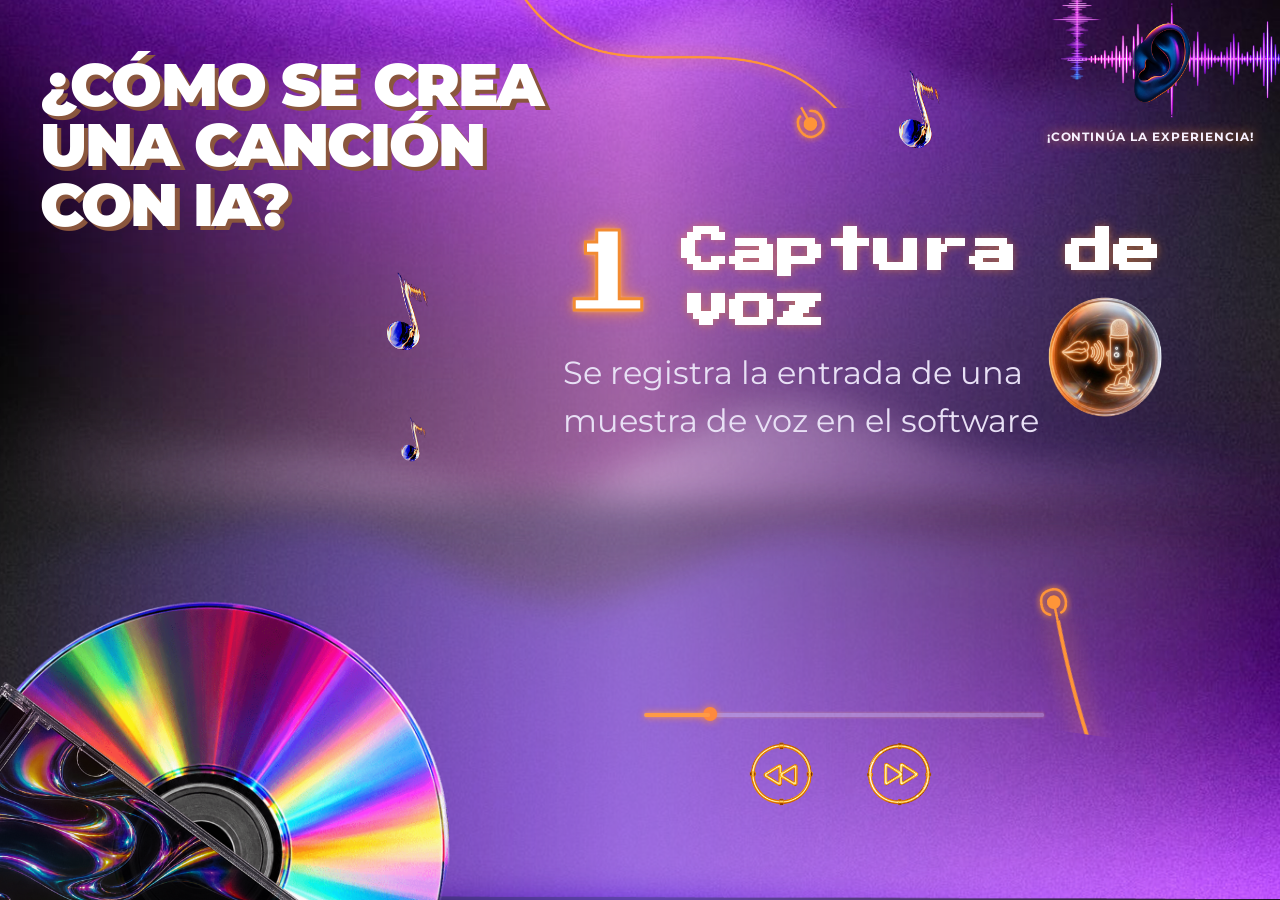
==== nucleo1.html @ 441c14db "Update nucleo1.html" ====
<!DOCTYPE html>
<html lang="es">
<head>
<meta charset="UTF-8">
<meta name="viewport" content="width=device-width, initial-scale=1.0">
<title>¿Cómo se crea una canción con IA?</title>
<link rel="preconnect" href="https://fonts.googleapis.com">
<link rel="preconnect" href="https://fonts.gstatic.com" crossorigin>
<link href="https://fonts.googleapis.com/css2?family=Jersey+10&family=Montserrat:wght@400;700;900&family=Press+Start+2P&display=swap" rel="stylesheet">
<link rel="stylesheet" href="estilonu.css">

</head>
<body>

<canvas id="aurora" aria-hidden="true"></canvas>

<main class="escena">

  <!-- CD + caja de fondo: decorativo, no se toca entre estados -->
  <div class="cd-wrap">
    <img class="caja" src="imagenes/cajacdcompleta.png" alt="">
    <img class="disco" src="imagenes/cdcompleto.png" alt="">
  </div>


  <!-- Cables decorativos -->
  <img class="cable cable-top" src="imagenes/cableportada.png" alt="">
  <div class="cable-line cable-bottom">
    <img src="imagenes/cable22.png" alt="">
    <img class="cable-line-button" src="imagenes/piquito.png" alt="">
  </div>
  <img class="cable-line-button-copy" src="imagenes/piquito.png" alt="">

  <!-- Decoración musical fija -->
   <div class="notas-musicales"> 
  <img class="nota-musical nota-musical-top" src="imagenes/notamsucial.png" alt="">
  <img class="nota-musical nota-musical-left nota-musical-left-one" src="imagenes/notamusical2.png" alt="">
  <img class="nota-musical nota-musical-left nota-musical-left-two" src="imagenes/notamsucial.png" alt="">
  <a href="nucleo2.html" aria-label="Ir al núcleo 2" class="onda-enlace onda-enlace-principal">
    <img class="oreja-enlace" src="imagenes/orejaentera.png" alt="Ir al núcleo 2">
    <span class="texto-oreja">¡Continúa la experiencia!</span>
  </a>
  <img class="onda-musical" src="imagenes/lineasonidoinicio.png" alt="">
  <img class="onda-musical onda-musical-copy" src="imagenes/lineasonidoinicio.png" alt="">
  </div>

  <div class="icono-wrap">
    <div class="icono" id="icono">
      <img src="imagenes/bocamicro.png" alt="Icono del estado actual">
    </div>
  </div>

  <h1>¿Cómo se crea <br>una canción <br>con IA?</h1>

  <!-- ====== ÚNICO BLOQUE QUE CAMBIA ENTRE ESTADOS ====== -->
  <div class="content">
    <div class="row">
      <div class="numero" id="numero">1</div>
      <div class="titulo" id="titulo">Captura de voz</div>
    </div>
    <div class="frase" id="frase">Se registra la entrada de una muestra de voz en el software</div>
  </div>
  
  <div class="controls">
    <div class="bar" id="bar">
      <div class="bar-dot" id="barDot"></div>
    </div>
    <div class="buttons">
      <button id="prev" aria-label="Anterior"><img src="imagenes/atras.png" alt="Anterior"></button>
      <button id="next" aria-label="Siguiente"><img src="imagenes/adelatne.png" alt="Siguiente"></button>
    </div>
  </div>

</main>

<script>
  // Para agregar/editar pasos: solo tocá numero, titulo, frase e icono si querés
  // que el círculo de arriba cambie de ícono en ese paso). El resto del diseño
  // (CD, título, cables, controles) es fijo y no se toca.
 const estados = [
  {
    numero: 1,
    titulo: "Captura de voz",
    frase: "Se registra la entrada de una muestra de voz en el software",
    icono: "imagenes/bocamicro.png",
    musica: "musica/1- Captura de voz.wav"
  },

  {
    numero: 2,
    titulo: "Prompt",
    frase: "Se indican características musicales concretas para orientar el resultado",
    icono: "imagenes/ia.png",
    musica: "musica/2- Prompt.wav"
  },

  {
    numero: 3,
    titulo: "Modelo de voz",
    frase: "Crea un modelo de voz original utilizando tecnicas de procesamiento de aprendizaje automatico",
    icono: "imagenes/voz.png",
    musica: "musica/3- Modelo de voz.wav"
  },

  {
    numero: 4,
    titulo: "Capacitación de la IA",
    frase: "Los sistemas de IA analizan grandes cantidades de música para identificar patrones, estructuras y características sonoras.",
    icono: "imagenes/iacabeza.png",
    musica: "musica/4- Capacitacion de la IA.wav"
  },

  {
    numero: 5,
    titulo: "Generación de Voz",
    frase: "Se produce una señal de voz alterada. Se le puede ajustar generalmente el tono, velocidad y entonación.",
    icono: "imagenes/micro.png",
    musica: "musica/5-Generación de voz.wav"
  },

  {
    numero: 6,
    titulo: "Resultado final",
    frase: "Los elementos elegidos se organizan y producen hasta obtener una versión final. A veces la IA se utiliza en la letra, melodía e instrumentos.",
    icono: "imagenes/musicaglobo.png",
    musica: "musica/6- Resultado final.mp3"
  }
];
  let indice = 0;

  const numeroEl = document.getElementById("numero");
  const tituloEl = document.getElementById("titulo");
  const fraseEl = document.getElementById("frase");
  const iconoEl = document.getElementById("icono");
  const barEl = document.getElementById("bar");

  const audioEstado = new Audio();

audioEstado.volume = 0.5;

function pintarEstado() {

  const e = estados[indice];

  numeroEl.textContent = e.numero;
  tituloEl.textContent = e.titulo;
  fraseEl.textContent = e.frase;

  const imagenIconoEl = iconoEl.querySelector("img");
  imagenIconoEl.src = e.icono;

  imagenIconoEl.classList.toggle(
    "icono-micro",
    e.icono === "imagenes/micro.png"
  );

  const progreso = ((indice + 1) / estados.length) * 100;

  barEl.style.setProperty(
    "--progress",
    progreso + "%"
  );


  // -------------------------
  // MÚSICA DE CADA ESTADO
  // -------------------------

  audioEstado.pause();

  audioEstado.src = e.musica;

  audioEstado.currentTime = 0;

  audioEstado.play();
}

  const disco = document.querySelector('.disco');
  // const audioRebobinar = new Audio('musica/rebobinar.wav');
  // audioRebobinar.volume = 0.5;
  let gradosDisco = 0;

  function girarDisco(direccion = 1) {
    gradosDisco += direccion * 60;
    disco.style.transform = `rotate(${gradosDisco}deg)`;
    // audioRebobinar.pause();
    // audioRebobinar.currentTime = 0;
    // audioRebobinar.play();
  }

  document.getElementById("next").addEventListener("click", () => {
    indice = (indice + 1) % estados.length;
    pintarEstado();
    girarDisco(1);
  });

  document.getElementById("prev").addEventListener("click", () => {
    indice = (indice - 1 + estados.length) % estados.length;
    pintarEstado();
    girarDisco(-1);
  });

  document.getElementById("play").addEventListener("click", () => {
    indice = (indice + 1) % estados.length;
    pintarEstado();
    girarDisco(1);
  });

  pintarEstado();
</script>

<script>
  const canvas = document.querySelector('#aurora');
  const context = canvas.getContext('2d');
  const colorStops = ['#5227FF', '#B497CF', '#FF9FFC'];
  const speed = 0.0022;

  function resizeCanvas() {
    const pixelRatio = Math.min(window.devicePixelRatio || 1, 2);
    canvas.width = window.innerWidth * pixelRatio;
    canvas.height = window.innerHeight * pixelRatio;
    canvas.style.width = `${window.innerWidth}px`;
    canvas.style.height = `${window.innerHeight}px`;
    context.setTransform(pixelRatio, 0, 0, pixelRatio, 0, 0);
  }

  function drawAurora(time) {
    const width = window.innerWidth;
    const height = window.innerHeight;
    context.clearRect(0, 0, width, height);
    context.save();
    context.globalCompositeOperation = 'screen';
    context.filter = 'blur(18px)';

    for (let layer = 0; layer < 3; layer += 1) {
      const gradient = context.createLinearGradient(0, 0, width, 0);
      gradient.addColorStop(0, `${colorStops[layer]}00`);
      gradient.addColorStop(0.5, `${colorStops[layer]}b8`);
      gradient.addColorStop(1, `${colorStops[(layer + 1) % 3]}00`);
      context.fillStyle = gradient;
      context.beginPath();

      const verticalMovement = Math.sin(time * 0.00022 + layer * 1.8) * height * 0.34;
      const auraCenter = height * 0.5 + verticalMovement;
      context.moveTo(0, auraCenter - height * 0.16 + layer * 24);

      for (let x = 0; x <= width; x += 12) {
        const wave = Math.sin(x * 0.008 - time * speed + layer) * 34;
        const secondWave = Math.sin(x * 0.015 - time * speed * 1.4) * 18;
        context.lineTo(x, auraCenter - height * 0.16 + layer * 24 + wave + secondWave);
      }

      context.lineTo(width, auraCenter + height * 0.34 + layer * 24);
      context.lineTo(0, auraCenter + height * 0.34 + layer * 24);
      context.closePath();
      context.fill();
    }

    context.restore();
    requestAnimationFrame(drawAurora);
  }

  window.addEventListener('resize', resizeCanvas);
  resizeCanvas();
  requestAnimationFrame(drawAurora);
</script>

</body>
</html>
---- estilonu.css ----
* { box-sizing: border-box; }
  body {
    margin: 0;
    font-family: 'Montserrat', sans-serif;
    background: #08070c url("imagenes/fondo.png") center / cover no-repeat fixed;
    min-height: 100vh;
    overflow: hidden;
    display: flex;
    align-items: center;
    justify-content: center;
    padding: 0;
    overflow-x: hidden;
    overflow-y: auto;
    display: block;
  }

  #aurora {
    position: fixed;
    inset: 0;
    z-index: 0;
    width: 100%;
    height: 100%;
    pointer-events: none;
    opacity: 0.82;
  }

  .escena {
    width: 100vw;
    max-width: none;
    height: 100vh;
    aspect-ratio: auto;
    background: transparent;
    border-radius: 0;
    position: relative;
    z-index: 1;
    overflow: hidden;
    color: #fff;
    padding: 30px; /* espacio interior: aumenta para separar el contenido de los bordes */
    box-shadow: none;
  }

  /* ---------- Título ---------- */
  h1 {
    position: relative;
    z-index: 1;
    font-size: 60px; /* cambia el tamaño del título: más grande o más pequeño */
    font-weight: 900;
    line-height: 1;
    margin: 0; /* separa el título de otros elementos: usa margin-top para bajarlo */
    letter-spacing: -0.03em;
    text-shadow: 0.07em 0.07em 0 #8a563d;
    max-width: none; /* evita que el título se parta en varias líneas */
    white-space: nowrap; /* conserva cada línea tal como está escrita en el HTML */
    text-transform: uppercase;
    transform: translate(10px, 25px); /* translateX mueve izquierda/derecha; translateY sube/baja */
  }

  /* ---------- CD + caja (fondo, no cambia entre estados) ---------- */
  .cd-wrap {
    position: absolute;
    z-index: 0;
    left: -120px; /* mueve izquierda/derecha: negativo = izquierda, positivo = derecha */
    bottom: -120px;   /* sube/baja: aumenta bottom para subirlo, disminúyelo para bajarlo */
    width: 600px; /* agranda/reduce el ancho */
    height: 600px; /* agranda/reduce el alto */
    pointer-events: none;
  }
  .cd-wrap .caja {
    position: absolute;
    z-index: 2;
    top: 230px;  /* más grande = más abajo; más pequeño = más arriba */
    left: -180px;  /* más grande = más a la derecha; más negativo = izquierda */
    width: 750px; /* cambia el tamaño de la caja */
    opacity: 0.95;
  }
  .cd-wrap .disco {
    position: absolute;
    z-index: 1;
    left: 50px;    /* más grande = más a la derecha; más pequeño = izquierda */
    bottom:-150px;  /* más grande = más arriba; más negativo = más abajo */
    width: 560px; /* cambia el tamaño del disco */
    transform-origin: center;
    transition: transform 1.4s ease-in-out;
  }
  /* ---------- Cables decorativos (imagen cable2.png) ---------- */
  .cable {
    position: absolute;
    z-index: 1;
    pointer-events: none;
  }
  .cable-top {
    width: 500px; /* cambia el tamaño */
    top: -140px; /* positivo = baja; negativo = sube */
    left: 35vw; /* aumenta para mover a la derecha; disminuye para mover a la izquierda */
  }
  .cable-bottom {
    position: absolute;
    z-index: 1;
    left: 80vw; /* aumenta para mover a la derecha; disminuye para mover a la izquierda */
    top: 560px; /* aumenta para bajar; disminuye para subir */
    width: 300px; /* cambia el ancho */
    height: 220px; /* cambia el alto */
    pointer-events: none;
    transform: rotate(8deg);
  }
  .cable-bottom > img:first-child {
    position: absolute;
    top: 50px;
    left: 0;
    width: 950px;
    height: auto;
  }
  .cable-line-button {
    position: absolute;
    top: 35px;
    left: -3px;
    /* PROPORCIONES DE LA IMAGEN: cambia solo width para agrandarla o reducirla */
    width: 50px;
    height: auto; /* mantiene la proporción original */
  }
  .cable-line-button-copy {
    position: absolute;
    top: 88px;
    left: calc(48vw + 170px);
    /* PROPORCIONES DE LA SEGUNDA IMAGEN: puedes cambiarla por separado */
    width: 50px;
    height: auto;
    transform: rotate(171deg); /* cambia 90deg por el ángulo que quieras */
  }
  .nota-musical,
  .onda-musical {
    position: absolute;
    z-index: 1;
    pointer-events: none;
  }
  .onda-enlace {
    position: absolute;
    z-index: 2;
    display: block;
    pointer-events: auto;
    top: 5px;
    left: 85vw;
    text-decoration: none;
  }
  .onda-enlace-principal {
    top: 0; /* mantiene la oreja en la posición original de la decoración */
  }
    .oreja-enlace {
      position: absolute;
      z-index: 3;
      width: 105px;
      height: auto;
      left: 50%;
      top: 0; /* la oreja tiene su propio enlace y queda visible arriba de la onda */
      transform: translateX(18%);
      cursor: pointer;
      transition: filter 0.3s ease, transform 0.3s ease;
    }
    .oreja-enlace:hover {
      filter:
        drop-shadow(0 0 4px #ff7a3d)
        drop-shadow(0 0 10px #ff3d81)
        drop-shadow(0 0 20px #8b5cff);
      transform: translateX(18%) scale(1.05);
    }
    .texto-oreja {
      position: absolute;
      z-index: 3;
      left: 50%;
      top: calc(100% + 130px);
      transform: translateX(-20%);
      color: #f7f1ff;
      font-size: 12px;
      font-weight: 700;
      letter-spacing: 0.08em;
      text-transform: uppercase;
      text-align: center;
      line-height: 1.2;
      text-shadow: 0 0 12px rgba(255, 154, 69, 0.8);
      width: max-content;
      white-space: nowrap;
    }
  .onda-enlace-copy {
    left: 80vw;
    top: 2px; /* baja 2px la onda que queda detrás de la oreja */
  }
  .nota-musical {
    transform-origin: center bottom;
    animation: nota-baila 2.4s ease-in-out infinite;
  }
  .nota-musical-top {
    top: 50px; /* aumenta para bajar; disminuye para subir */
    left: 68vw; /* aumenta para mover a la derecha; disminuye para mover a la izquierda */
    width: 100px; /* cambia el tamaño */
    animation-delay: -0.8s;
  }
  .nota-musical-left-one {
    top: 45vh;
    left: 30vw;
    width: 60px;
    transform: scaleX(-1);
    animation-name: nota-baila-invertida;
    animation-delay: -1.5s;
  }
  .nota-musical-left-two {
    top: 28vh;
    left: 28vw;
    width: 100px;
    animation-delay: -0.3s;
  }

  @keyframes nota-baila {
    0%, 100% { transform: rotate(-7deg); }
    50% { transform: rotate(7deg); }
  }
  @keyframes nota-baila-invertida {
    0%, 100% { transform: scaleX(-1) rotate(-7deg); }
    50% { transform: scaleX(-1) rotate(7deg); }
  }

  .onda-musical {
    position: absolute;
    display: block;
    width: 255px;
    top: 0;
    left: 83vw;
  }
  .onda-musical-copy {
    top: 2px;
    left: 80vw;
    width: 105px;
    transform: rotate(90deg);
    transform-origin: center;
  }

  /* ---------- Ícono superior derecho ---------- */
  .icono-wrap {
    position: absolute;
    z-index: 2;
    right: 0; /* aumenta para mover a la izquierda; disminuye para mover a la derecha */
    top: 20vh; /* aumenta para bajar; disminuye para subir */
  }
  .icono {
    width: 350px; /* cambia el ancho del contenedor */
    height: 350px; /* cambia el alto del contenedor */
    display: flex;
    align-items: center;
    justify-content: center;
  }
  .icono img {
    width: 70%; /* aumenta para agrandar la imagen */
    height: 70%; /* aumenta para agrandar la imagen */
    object-fit: contain;
  }
  .icono img.icono-micro {
    width: 55%;
    height: 55%;
  }

  /* ---------- Contenido central (cambia por estado) ---------- */
  .content {
    position: absolute;
    z-index: 2;
    right: auto;
    left: 44vw; /* aumenta para mover a la derecha; disminuye para mover a la izquierda */
    top: 25vh; /* aumenta para bajar; disminuye para subir */
    width: min(48vw, 600px); /* cambia el ancho del bloque de contenido */
  }
  .row {
    display: flex;
    align-items: flex-start;
    gap: 28px; /* separación fija entre el número y el título */
    margin-bottom: 14px;
  }
  .numero {
    font-family: 'Press Start 2P', monospace;
    font-size: 90px; /* mismo tamaño de letra que los títulos */
    font-weight: 400;
    color: #fff;
    -webkit-text-stroke: 3px #f28b32;
    text-shadow:
      0 0 3px #fff,
      0 0 9px #ff9a45,
      0 0 18px rgba(255, 138, 61, 0.9);
    line-height: 1.15;
    flex: 0 0 90px; /* reserva el mismo espacio para todos los números */
    min-width: 90px;
  }
  .titulo {
    font-family:  'Press Start 2P', monospace;
    font-weight: 600;
    font-size: 48px; /* cambia el tamaño del título */
    line-height: 1.15;
    text-shadow: 0 0 10px rgba(255,150,50,0.5);
    padding-top: 0;
    flex: 1;
    min-width: 0;
  }
  .frase {
    font-family: 'Montserrat', sans-serif;
    font-weight: 400;
    font-size: 32px; /* cambia el tamaño de la frase */
    line-height: 1.5;
    color: #e8e0f5;
    max-width: 100%;
  }

  /* ---------- Controles inferiores (imágenes) ---------- */
  .controls {
    position: absolute;
    z-index: 2;
    left: 100px; /* mueve el bloque desde la izquierda */
    right: 50px; /* cambia la distancia desde la derecha */
    bottom: auto;
    top: 75vh; /* aumenta para bajar los controles; disminuye para subirlos */
    transform: translateX(12vw); /* positivo = derecha; negativo = izquierda */
  }
  
  .bar {
    width: 400px; /* cambia el ancho de la barra */
    height: 40px; /* cambia el alto de la barra */
    margin-left: auto;
    margin-right: auto;
    margin-bottom: 16px;
    position: relative;
    transform: translateX(2vw); /* positivo = derecha; negativo = izquierda */
  }
  .bar::before,
  .bar::after {
    content: "";
    position: absolute;
    top: 100%;
    left: 0;
    height: 4px;
    border-radius: 999px;
    transform: translateY(-50%);
  }
  .bar::before {
    width: 100%;
    background: rgba(255, 255, 255, 0.28);
    box-shadow: 0 0 3px rgba(255, 190, 100, 0.45);
  }
  .bar::after {
    width: var(--progress, 16.6%);
    background: #ff9a45;
    box-shadow: 0 0 7px rgba(255, 138, 61, 0.9);
    transition: width 0.3s;
  }
  .bar-dot {
    position: absolute;
    top: 98%;
    left: clamp(7px, var(--progress, 16.6%), calc(100% - 7px));
    transform: translate(-50%, -50%);
    width: 14px;
    height: 14px;
    border-radius: 50%;
    background: #ff8a3d;
    box-shadow: 0 0 8px rgba(255,138,61,0.9);
    transition: left 0.3s;
  }
  .buttons {
    display: flex;
    align-items: center;
    justify-content: center;
    gap: 30px;
    transform: translateX(2vw);
  }
  .buttons button {
    background: none;
    border: none;
    padding: 0;
    cursor: pointer;
    display: flex;
    align-items: center;
  }
  /*boton costados de play*/
  .buttons img {
    height: 90px; /* cambia el tamaño de los botones */
    width: auto;
    transition: filter 0.2s ease, transform 0.2s ease;
  }
  .buttons img:hover,
  .buttons .play img:hover {
    filter: brightness(1.2) saturate(1.5) sepia(0.5) hue-rotate(-18deg);
    transform: scale(1.05);
  }
  /*boton play*/
  .buttons .play img {
    height: 90px;
    width: auto;
  }

  @media (min-width: 761px) and (max-width: 1180px) {
    .escena {
      padding: 24px;
    }

    h1 {
      font-size: clamp(38px, 5vw, 56px);
      white-space: normal;
      max-width: 42vw;
    }

    .content {
      left: 40vw;
      top: 23vh;
      width: 54vw;
    }

    .titulo {
      font-size: clamp(28px, 4vw, 44px);
    }

    .frase {
      font-size: clamp(20px, 2.5vw, 30px);
    }

    .controls {
      left: 8vw;
      right: 8vw;
      top: 72vh;
      transform: none;
    }

    .bar {
      width: min(400px, 55vw);
      transform: none;
    }

    .buttons {
      transform: none;
    }
  }

  @media (max-width: 760px) {
    body {
      min-height: 100svh;
      overflow-y: auto;
    }

    .escena {
      width: 100%;
      min-height: 100svh;
      height: auto;
      padding: 18px 5vw 210px;
      overflow: hidden;
    }

    h1 {
      max-width: 90vw;
      font-size: clamp(30px, 9vw, 48px);
      white-space: normal;
      transform: translate(0, 0);
    }

    .cd-wrap {
      left: -34vw;
      bottom: -12vw;
      width: 92vw;
      height: 92vw;
    }

    .cd-wrap .caja {
      top: 40vw;
      left: -25vw;
      width: 115vw;
    }

    .cd-wrap .disco {
      left: 12vw;
      bottom: -24vw;
      width: 86vw;
    }

    .cable-top {
      width: 72vw;
      top: -18vw;
      left: 42vw;
    }

    .icono-wrap {
      top: 15vh;
      right: -10vw;
    }

    .icono {
      width: 42vw;
      height: 42vw;
    }

    .content {
      left: 8vw;
      top: 29vh;
      width: 84vw;
    }

    .row {
      gap: 12px;
    }

    .numero {
      flex-basis: 54px;
      min-width: 54px;
      font-size: clamp(42px, 12vw, 68px);
      -webkit-text-stroke-width: 2px;
    }

    .titulo {
      font-size: clamp(22px, 6vw, 34px);
    }

    .frase {
      font-size: clamp(17px, 4.5vw, 25px);
      line-height: 1.35;
    }

    .controls {
      left: 8vw;
      right: 8vw;
      top: auto;
      bottom: 6vh;
      transform: none;
    }

    .bar {
      width: 100%;
      transform: none;
    }

    .buttons {
      gap: 18px;
      transform: none;
    }

    .buttons img,
    .buttons .play img {
      height: clamp(56px, 16vw, 78px);
    }

    .cable-bottom,
    .cable-line-button-copy,
    .onda-musical,
    .nota-musical-left-two {
      display: none;
    }
  }
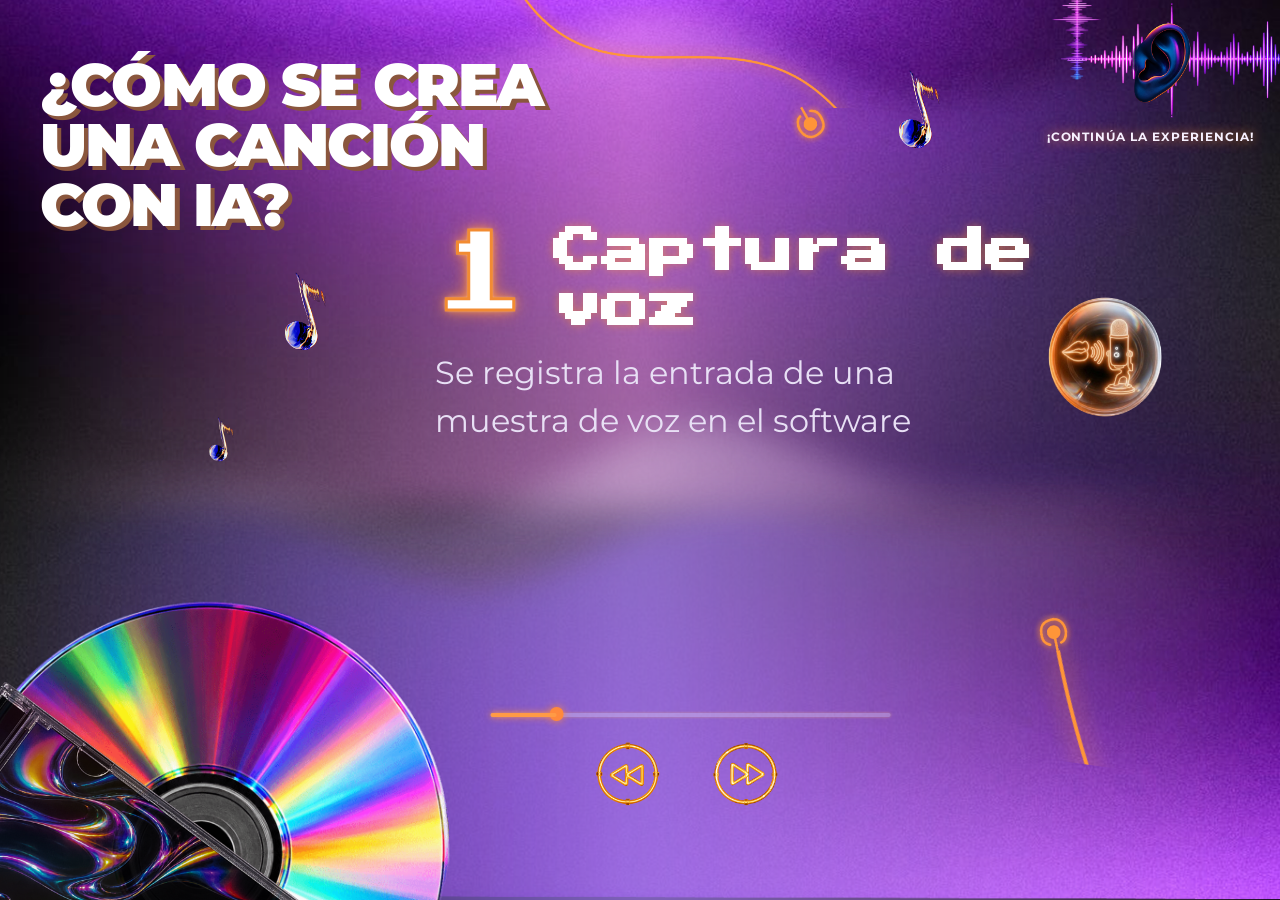
==== commit 59fe0d4b: "Update nucleo1.html" ====
--- a/nucleo1.html
+++ b/nucleo1.html
@@ -46,7 +46,8 @@
 
   <div class="icono-wrap">
     <div class="icono" id="icono">
-      <img src="imagenes/bocamicro.png" alt="Icono del estado actual">
+      <img class="icono-imagen-principal" src="imagenes/bocamicro.png" alt="Icono del estado actual">
+      <img class="icono-imagen-boca" src="imagenes/bocamicro.png" alt="">
     </div>
   </div>
 
@@ -82,7 +83,7 @@
     numero: 1,
     titulo: "Captura de voz",
     frase: "Se registra la entrada de una muestra de voz en el software",
-    icono: "imagenes/bocamicro.png",
+    icono: "imagenes/paso1.png",
     musica: "musica/1- Captura de voz.wav"
   },
 
@@ -146,8 +147,11 @@
   tituloEl.textContent = e.titulo;
   fraseEl.textContent = e.frase;
 
-  const imagenIconoEl = iconoEl.querySelector("img");
+  const imagenIconoEl = iconoEl.querySelector(".icono-imagen-principal");
+  const imagenBocaEl = iconoEl.querySelector(".icono-imagen-boca");
   imagenIconoEl.src = e.icono;
+  imagenBocaEl.src = e.icono;
+  iconoEl.classList.toggle("icono-paso1", indice === 0);
 
   imagenIconoEl.classList.toggle(
     "icono-micro",
--- a/estilonu.css
+++ b/estilonu.css
@@ -97,7 +97,7 @@
     position: absolute;
     z-index: 1;
     left: 80vw; /* aumenta para mover a la derecha; disminuye para mover a la izquierda */
-    top: 560px; /* aumenta para bajar; disminuye para subir */
+    top: 590px; /* aumenta para bajar; disminuye para subir */
     width: 300px; /* cambia el ancho */
     height: 220px; /* cambia el alto */
     pointer-events: none;
@@ -196,7 +196,7 @@
   }
   .nota-musical-left-one {
     top: 45vh;
-    left: 30vw;
+    left: 15vw;
     width: 60px;
     transform: scaleX(-1);
     animation-name: nota-baila-invertida;
@@ -204,7 +204,7 @@
   }
   .nota-musical-left-two {
     top: 28vh;
-    left: 28vw;
+    left: 20vw;
     width: 100px;
     animation-delay: -0.3s;
   }
@@ -252,17 +252,63 @@
     height: 70%; /* aumenta para agrandar la imagen */
     object-fit: contain;
   }
+  .icono-imagen-boca {
+    display: none;
+  }
+  .icono-paso1 .icono-imagen-principal,
+  .icono-paso1 .icono-imagen-boca {
+    position: absolute;
+    display: block;
+    inset: 15%;
+    width: 70%;
+    height: 70%;
+    object-fit: contain;
+  }
+  .icono-paso1 .icono-imagen-principal {
+    clip-path: inset(0 0 0 50%);
+  }
+  .icono-paso1 .icono-imagen-boca {
+    clip-path: inset(0 50% 0 0);
+    animation: boca-habla 0.32s ease-in-out infinite alternate;
+  }
+  .icono-paso1::before,
+  .icono-paso1::after {
+    content: "";
+    position: absolute;
+    left: 2%;
+    top: 42%;
+    width: 26%;
+    height: 20%;
+    border: 3px solid rgba(255, 177, 101, 0.9);
+    border-right-color: transparent;
+    border-top-color: transparent;
+    border-radius: 50%;
+    transform: rotate(35deg);
+    pointer-events: none;
+    animation: ondas-voz 1.4s ease-out infinite;
+  }
+  .icono-paso1::after {
+    animation-delay: 0.7s;
+  }
+  @keyframes boca-habla {
+    from { transform: scaleY(0.92); }
+    to { transform: scaleY(1.08); }
+  }
+  @keyframes ondas-voz {
+    0% { opacity: 0; transform: rotate(35deg) scale(0.65); }
+    35% { opacity: 0.9; }
+    100% { opacity: 0; transform: rotate(35deg) scale(1.35); }
+  }
   .icono img.icono-micro {
     width: 55%;
     height: 55%;
   }
-
   /* ---------- Contenido central (cambia por estado) ---------- */
   .content {
     position: absolute;
     z-index: 2;
     right: auto;
-    left: 44vw; /* aumenta para mover a la derecha; disminuye para mover a la izquierda */
+    left: 34vw; /* aumenta para mover a la derecha; disminuye para mover a la izquierda */
     top: 25vh; /* aumenta para bajar; disminuye para subir */
     width: min(48vw, 600px); /* cambia el ancho del bloque de contenido */
   }
@@ -313,7 +359,7 @@
     right: 50px; /* cambia la distancia desde la derecha */
     bottom: auto;
     top: 75vh; /* aumenta para bajar los controles; disminuye para subirlos */
-    transform: translateX(12vw); /* positivo = derecha; negativo = izquierda */
+    transform: translateX(2vw); /* positivo = derecha; negativo = izquierda */
   }
   
   .bar {
@@ -323,7 +369,7 @@
     margin-right: auto;
     margin-bottom: 16px;
     position: relative;
-    transform: translateX(2vw); /* positivo = derecha; negativo = izquierda */
+    transform: none;
   }
   .bar::before,
   .bar::after {
@@ -363,7 +409,7 @@
     align-items: center;
     justify-content: center;
     gap: 30px;
-    transform: translateX(2vw);
+    transform: none;
   }
   .buttons button {
     background: none;
@@ -402,7 +448,7 @@
     }
 
     .content {
-      left: 40vw;
+      left: 30vw;
       top: 23vh;
       width: 54vw;
     }
@@ -416,8 +462,8 @@
     }
 
     .controls {
-      left: 8vw;
-      right: 8vw;
+      left: 3vw;
+      right: 13vw;
       top: 72vh;
       transform: none;
     }
@@ -489,7 +535,7 @@
     }
 
     .content {
-      left: 8vw;
+      left: 3vw;
       top: 29vh;
       width: 84vw;
     }
@@ -515,8 +561,8 @@
     }
 
     .controls {
-      left: 8vw;
-      right: 8vw;
+      left: 3vw;
+      right: 13vw;
       top: auto;
       bottom: 6vh;
       transform: none;
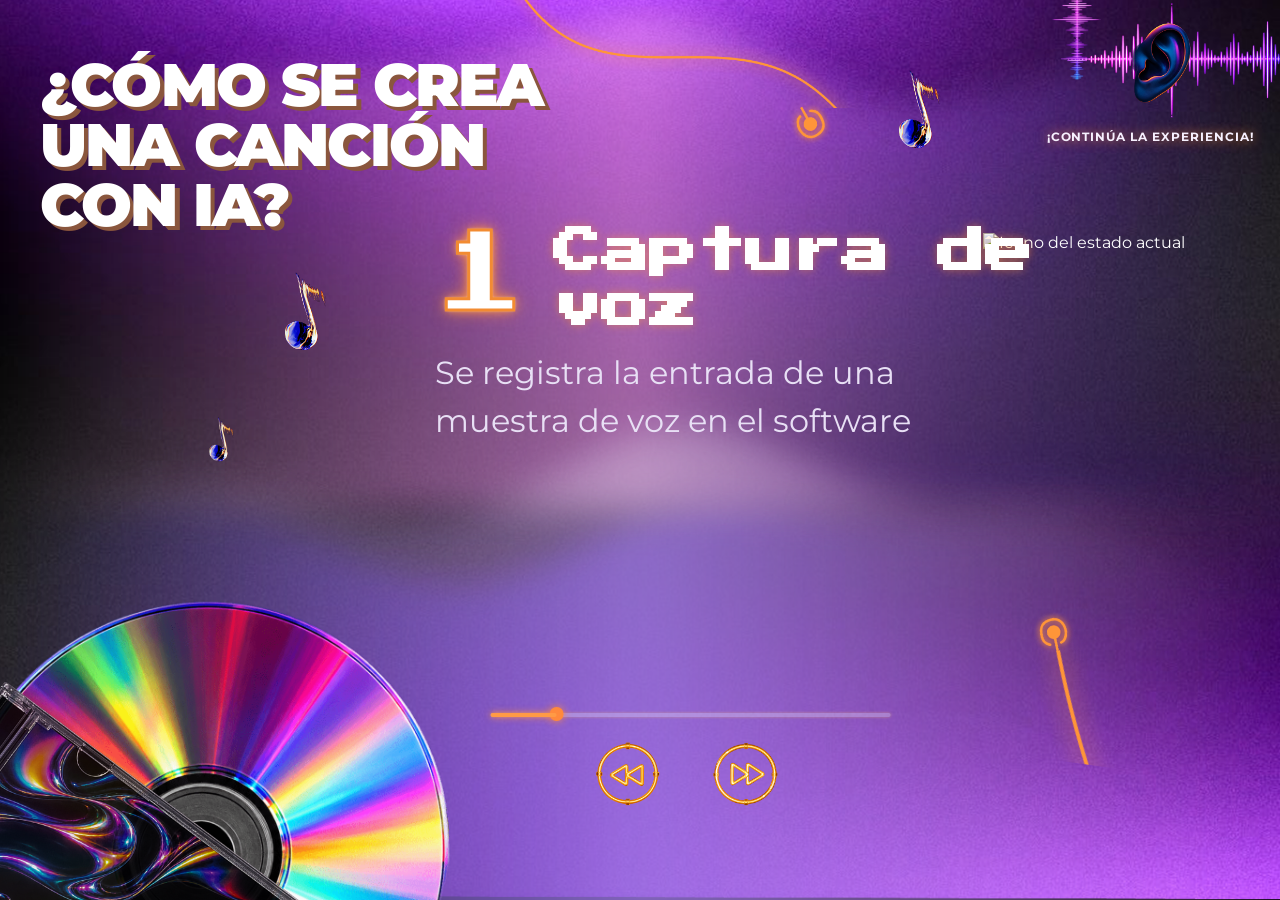
==== commit 1d5ede25: "Update nucleo1.html" ====
--- a/nucleo1.html
+++ b/nucleo1.html
@@ -46,7 +46,7 @@
 
   <div class="icono-wrap">
     <div class="icono" id="icono">
-      <img class="icono-imagen-principal" src="imagenes/bocamicro.png" alt="Icono del estado actual">
+      <img class="icono-imagen-principal" src="imagenes/PASO%201.gif" alt="Icono del estado actual">
       <img class="icono-imagen-boca" src="imagenes/bocamicro.png" alt="">
     </div>
   </div>
@@ -83,7 +83,7 @@
     numero: 1,
     titulo: "Captura de voz",
     frase: "Se registra la entrada de una muestra de voz en el software",
-    icono: "imagenes/paso1.png",
+    icono: "imagenes/PASO_1_transparente.webp",
     musica: "musica/1- Captura de voz.wav"
   },
 
@@ -91,7 +91,7 @@
     numero: 2,
     titulo: "Prompt",
     frase: "Se indican características musicales concretas para orientar el resultado",
-    icono: "imagenes/ia.png",
+    icono: "imagenes/PASO_2_transparente.webp",
     musica: "musica/2- Prompt.wav"
   },
 
@@ -99,7 +99,7 @@
     numero: 3,
     titulo: "Modelo de voz",
     frase: "Crea un modelo de voz original utilizando tecnicas de procesamiento de aprendizaje automatico",
-    icono: "imagenes/voz.png",
+    icono: "imagenes/PASO_2_transparente.webp",
     musica: "musica/3- Modelo de voz.wav"
   },
 
@@ -107,7 +107,7 @@
     numero: 4,
     titulo: "Capacitación de la IA",
     frase: "Los sistemas de IA analizan grandes cantidades de música para identificar patrones, estructuras y características sonoras.",
-    icono: "imagenes/iacabeza.png",
+    icono: "imagenes/PASO_4_transparente.webp",
     musica: "musica/4- Capacitacion de la IA.wav"
   },
 
@@ -115,7 +115,7 @@
     numero: 5,
     titulo: "Generación de Voz",
     frase: "Se produce una señal de voz alterada. Se le puede ajustar generalmente el tono, velocidad y entonación.",
-    icono: "imagenes/micro.png",
+    icono: "imagenes/PASO_5_transparente.webp",
     musica: "musica/5-Generación de voz.wav"
   },
 
@@ -123,7 +123,7 @@
     numero: 6,
     titulo: "Resultado final",
     frase: "Los elementos elegidos se organizan y producen hasta obtener una versión final. A veces la IA se utiliza en la letra, melodía e instrumentos.",
-    icono: "imagenes/musicaglobo.png",
+    icono: "imagenes/PASO_6_transparente.webp",
     musica: "musica/6- Resultado final.mp3"
   }
 ];
@@ -152,6 +152,7 @@
   imagenIconoEl.src = e.icono;
   imagenBocaEl.src = e.icono;
   iconoEl.classList.toggle("icono-paso1", indice === 0);
+  imagenIconoEl.classList.toggle("mi-gif", indice === 0);
 
   imagenIconoEl.classList.toggle(
     "icono-micro",
--- a/estilonu.css
+++ b/estilonu.css
@@ -265,39 +265,10 @@
     object-fit: contain;
   }
   .icono-paso1 .icono-imagen-principal {
-    clip-path: inset(0 0 0 50%);
+    clip-path: none;
   }
   .icono-paso1 .icono-imagen-boca {
-    clip-path: inset(0 50% 0 0);
-    animation: boca-habla 0.32s ease-in-out infinite alternate;
-  }
-  .icono-paso1::before,
-  .icono-paso1::after {
-    content: "";
-    position: absolute;
-    left: 2%;
-    top: 42%;
-    width: 26%;
-    height: 20%;
-    border: 3px solid rgba(255, 177, 101, 0.9);
-    border-right-color: transparent;
-    border-top-color: transparent;
-    border-radius: 50%;
-    transform: rotate(35deg);
-    pointer-events: none;
-    animation: ondas-voz 1.4s ease-out infinite;
-  }
-  .icono-paso1::after {
-    animation-delay: 0.7s;
-  }
-  @keyframes boca-habla {
-    from { transform: scaleY(0.92); }
-    to { transform: scaleY(1.08); }
-  }
-  @keyframes ondas-voz {
-    0% { opacity: 0; transform: rotate(35deg) scale(0.65); }
-    35% { opacity: 0.9; }
-    100% { opacity: 0; transform: rotate(35deg) scale(1.35); }
+    display: none;
   }
   .icono img.icono-micro {
     width: 55%;
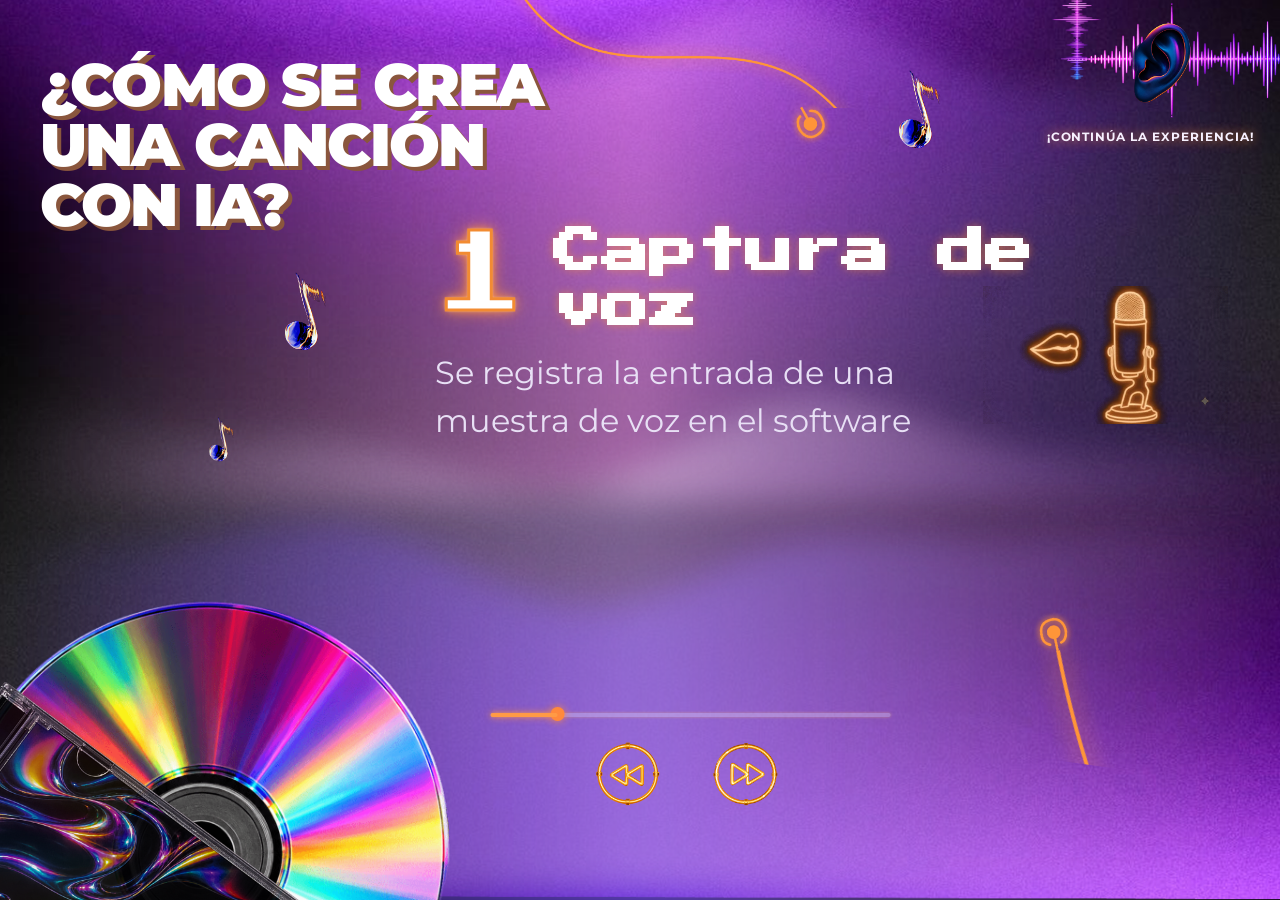
==== commit 202399b1: "Update nucleo1.html" ====
--- a/nucleo1.html
+++ b/nucleo1.html
@@ -143,6 +143,8 @@
 
   const e = estados[indice];
 
+  iconoEl.dataset.paso = e.numero; // habilita CSS individual por paso (.icono[data-paso="N"])
+
   numeroEl.textContent = e.numero;
   tituloEl.textContent = e.titulo;
   fraseEl.textContent = e.frase;
@@ -203,12 +205,6 @@
     indice = (indice - 1 + estados.length) % estados.length;
     pintarEstado();
     girarDisco(-1);
-  });
-
-  document.getElementById("play").addEventListener("click", () => {
-    indice = (indice + 1) % estados.length;
-    pintarEstado();
-    girarDisco(1);
   });
 
   pintarEstado();
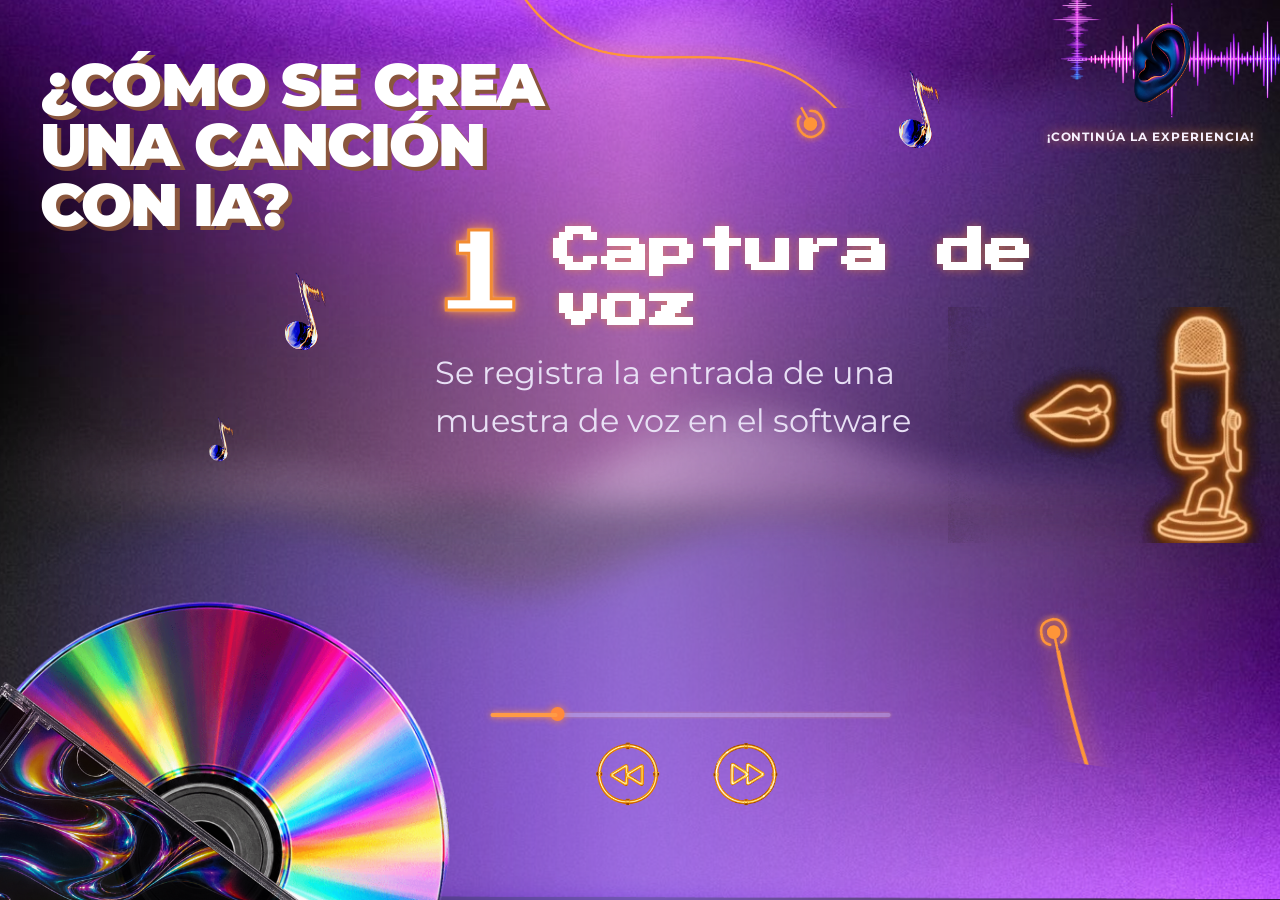
==== commit ff2f01e4: "Update nucleo1.html" ====
--- a/nucleo1.html
+++ b/nucleo1.html
@@ -99,7 +99,7 @@
     numero: 3,
     titulo: "Modelo de voz",
     frase: "Crea un modelo de voz original utilizando tecnicas de procesamiento de aprendizaje automatico",
-    icono: "imagenes/PASO_2_transparente.webp",
+    icono: "imagenes/PASO_3_transparente.gif",
     musica: "musica/3- Modelo de voz.wav"
   },
 
--- a/estilonu.css
+++ b/estilonu.css
@@ -407,6 +407,41 @@
     width: auto;
   }
 
+  /* ---------- Tamaño individual del ícono por paso ---------- */
+  /* Cada regla pisa a ".icono img" (que da 70% por defecto).   */
+  /* Cambiá width/height de a una para ajustar ese paso solo.   */
+  .icono[data-paso="1"] img {
+    width: 120%;
+    height: 80%;
+    left: 5%;
+    top: 30%;
+  }
+  .icono[data-paso="2"] img {
+    width: 120%;
+    height: 80%;
+    top: 60%;
+    left: 1%;
+  }
+  .icono[data-paso="3"] img {
+    width: 120%;
+    height: 70%;
+    top: 30%;
+  }
+  .icono[data-paso="4"] img {
+    width: 120%;
+    height: 70%;
+    top: 50%;
+  }
+  .icono[data-paso="5"] img {
+    width: 70%;
+    height: 70%;
+  }
+  .icono[data-paso="6"] img {
+    width: 120%;
+    height: 70%;
+    top: 50%;
+  }
+
   @media (min-width: 761px) and (max-width: 1180px) {
     .escena {
       padding: 24px;
@@ -560,4 +595,4 @@
     .nota-musical-left-two {
       display: none;
     }
-  }
+  }
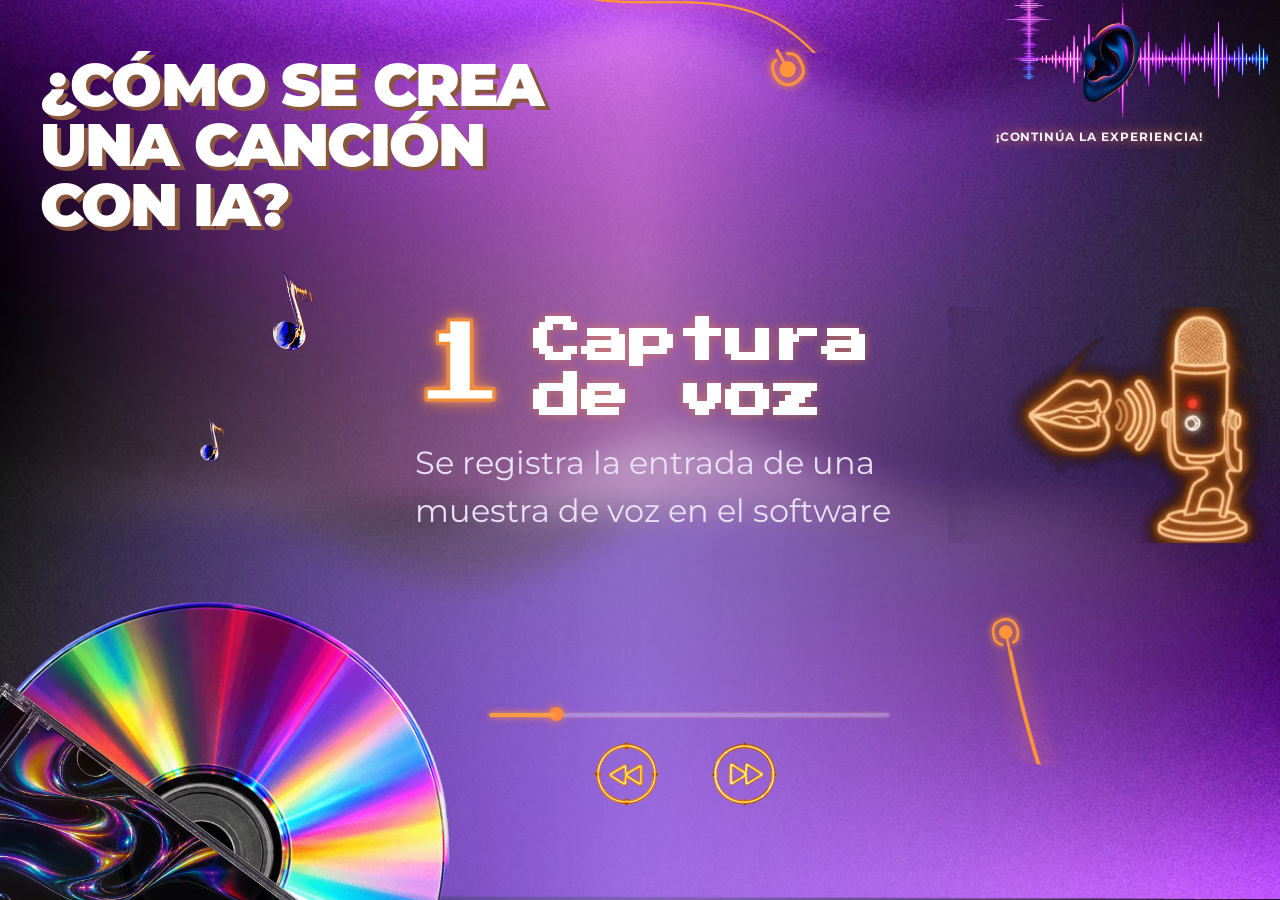
==== commit 6a1121d7: "Update nucleo1.html" ====
--- a/nucleo1.html
+++ b/nucleo1.html
@@ -33,7 +33,6 @@
 
   <!-- Decoración musical fija -->
    <div class="notas-musicales"> 
-  <img class="nota-musical nota-musical-top" src="imagenes/notamsucial.png" alt="">
   <img class="nota-musical nota-musical-left nota-musical-left-one" src="imagenes/notamusical2.png" alt="">
   <img class="nota-musical nota-musical-left nota-musical-left-two" src="imagenes/notamsucial.png" alt="">
   <a href="nucleo2.html" aria-label="Ir al núcleo 2" class="onda-enlace onda-enlace-principal">
--- a/estilonu.css
+++ b/estilonu.css
@@ -31,6 +31,7 @@
     aspect-ratio: auto;
     background: transparent;
     border-radius: 0;
+    container-type: inline-size;
     position: relative;
     z-index: 1;
     overflow: hidden;
@@ -90,7 +91,7 @@
   }
   .cable-top {
     width: 500px; /* cambia el tamaño */
-    top: -140px; /* positivo = baja; negativo = sube */
+    top: -195px; /* positivo = baja; negativo = sube */
     left: 35vw; /* aumenta para mover a la derecha; disminuye para mover a la izquierda */
   }
   .cable-bottom {
@@ -120,10 +121,10 @@
   }
   .cable-line-button-copy {
     position: absolute;
-    top: 88px;
-    left: calc(48vw + 170px);
+    top: 26px;
+    left: calc(55vw + 180px);
     /* PROPORCIONES DE LA SEGUNDA IMAGEN: puedes cambiarla por separado */
-    width: 50px;
+    width: 60px;
     height: auto;
     transform: rotate(171deg); /* cambia 90deg por el ángulo que quieras */
   }
@@ -188,12 +189,6 @@
     transform-origin: center bottom;
     animation: nota-baila 2.4s ease-in-out infinite;
   }
-  .nota-musical-top {
-    top: 50px; /* aumenta para bajar; disminuye para subir */
-    left: 68vw; /* aumenta para mover a la derecha; disminuye para mover a la izquierda */
-    width: 100px; /* cambia el tamaño */
-    animation-delay: -0.8s;
-  }
   .nota-musical-left-one {
     top: 45vh;
     left: 15vw;
@@ -280,7 +275,7 @@
     z-index: 2;
     right: auto;
     left: 34vw; /* aumenta para mover a la derecha; disminuye para mover a la izquierda */
-    top: 25vh; /* aumenta para bajar; disminuye para subir */
+    top: 35vh; /* aumenta para bajar; disminuye para subir */
     width: min(48vw, 600px); /* cambia el ancho del bloque de contenido */
   }
   .row {
@@ -418,14 +413,14 @@
   }
   .icono[data-paso="2"] img {
     width: 120%;
-    height: 80%;
+    height: 90%;
     top: 60%;
-    left: 1%;
+    left: 25%;
   }
   .icono[data-paso="3"] img {
     width: 120%;
     height: 70%;
-    top: 30%;
+    top: 20%;
   }
   .icono[data-paso="4"] img {
     width: 120%;
@@ -595,4 +590,38 @@
     .nota-musical-left-two {
       display: none;
     }
+  }
+
+  /* ============================================================
+     Todo el escritorio (desde donde termina la tablet en adelante:
+     notebooks de 1366/1440/1536/1600px, monitores de 1920px,
+     ultrawide, 2K, 4K...). Por debajo de 1920px .escena mide lo
+     mismo que antes (100% de la pantalla), no cambia nada de lo
+     que ya tenías probado. Recién al pasar los 1920px se frena
+     ahí y se centra: a partir de ese punto las posiciones
+     horizontales (antes en vw, relativas a la pantalla real)
+     pasan a cqw, relativas al ancho ya frenado del contenedor,
+     así quedan clavadas y no se siguen corriendo a los costados.
+     ============================================================ */
+  @media (min-width: 1181px) {
+    .escena {
+      max-width: 1920px;
+      margin-inline: auto;
+    }
+
+    .cable-top { left: 35cqw; }
+    .cable-bottom { left: 80cqw; }
+    .cable-line-button-copy { left: calc(48cqw + 170px); }
+    .onda-enlace { left: 85cqw; }
+    .onda-enlace-copy { left: 80cqw; }
+    .nota-musical-top { left: 68cqw; }
+    .nota-musical-left-one { left: 15cqw; }
+    .nota-musical-left-two { left: 20cqw; }
+    .onda-musical { left: 83cqw; }
+    .onda-musical-copy { left: 80cqw; }
+    .content {
+      left: 34cqw;
+      width: min(48cqw, 600px);
+    }
+    .controls { transform: translateX(2cqw); }
   }
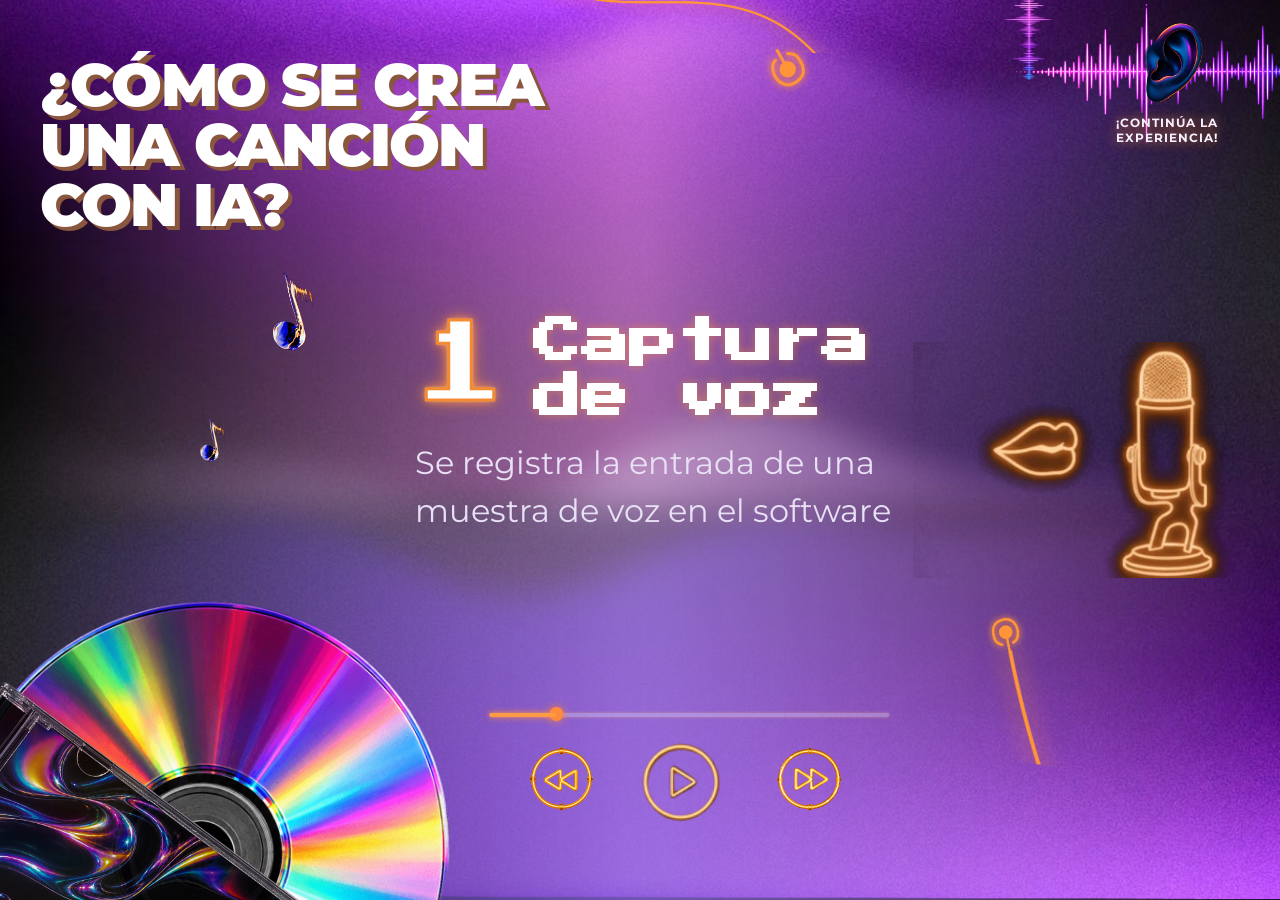
==== commit 3be87767: "Update nucleo1.html" ====
--- a/nucleo1.html
+++ b/nucleo1.html
@@ -37,7 +37,7 @@
   <img class="nota-musical nota-musical-left nota-musical-left-two" src="imagenes/notamsucial.png" alt="">
   <a href="nucleo2.html" aria-label="Ir al núcleo 2" class="onda-enlace onda-enlace-principal">
     <img class="oreja-enlace" src="imagenes/orejaentera.png" alt="Ir al núcleo 2">
-    <span class="texto-oreja">¡Continúa la experiencia!</span>
+    <span class="texto-oreja">¡Continúa la <br>experiencia!</span>
   </a>
   <img class="onda-musical" src="imagenes/lineasonidoinicio.png" alt="">
   <img class="onda-musical onda-musical-copy" src="imagenes/lineasonidoinicio.png" alt="">
@@ -67,6 +67,7 @@
     </div>
     <div class="buttons">
       <button id="prev" aria-label="Anterior"><img src="imagenes/atras.png" alt="Anterior"></button>
+      <button id="play" class="play" aria-label="Reproducir"><img src="imagenes/play11.png" alt="Reproducir"></button>
       <button id="next" aria-label="Siguiente"><img src="imagenes/adelatne.png" alt="Siguiente"></button>
     </div>
   </div>
--- a/estilonu.css
+++ b/estilonu.css
@@ -147,11 +147,11 @@
     top: 0; /* mantiene la oreja en la posición original de la decoración */
   }
     .oreja-enlace {
-      position: absolute;
+      position: relative;
       z-index: 3;
       width: 105px;
       height: auto;
-      left: 50%;
+      left: 60%;
       top: 0; /* la oreja tiene su propio enlace y queda visible arriba de la onda */
       transform: translateX(18%);
       cursor: pointer;
@@ -167,8 +167,8 @@
     .texto-oreja {
       position: absolute;
       z-index: 3;
-      left: 50%;
-      top: calc(100% + 130px);
+      left: 95%;
+      top: calc(-10% + 130px);
       transform: translateX(-20%);
       color: #f7f1ff;
       font-size: 12px;
@@ -191,15 +191,16 @@
   }
   .nota-musical-left-one {
     top: 45vh;
-    left: 15vw;
+    left: -15vw;
     width: 60px;
     transform: scaleX(-1);
     animation-name: nota-baila-invertida;
     animation-delay: -1.5s;
   }
   .nota-musical-left-two {
+    position: absolute;
     top: 28vh;
-    left: 20vw;
+    left: 60vw;
     width: 100px;
     animation-delay: -0.3s;
   }
@@ -216,13 +217,13 @@
   .onda-musical {
     position: absolute;
     display: block;
-    width: 255px;
+    width: 310px;
     top: 0;
     left: 83vw;
   }
   .onda-musical-copy {
     top: 2px;
-    left: 80vw;
+    left: 100vw;
     width: 105px;
     transform: rotate(90deg);
     transform-origin: center;
@@ -391,15 +392,29 @@
     width: auto;
     transition: filter 0.2s ease, transform 0.2s ease;
   }
-  .buttons img:hover,
-  .buttons .play img:hover {
+  .buttons button:not(.play) img:hover {
     filter: brightness(1.2) saturate(1.5) sepia(0.5) hue-rotate(-18deg);
     transform: scale(1.05);
   }
   /*boton play*/
+  .buttons .play {
+    position: relative;
+    z-index: 3;
+    display: flex;
+    width: 100px;
+    min-width: 100px;
+    height: 100px;
+    min-height: 100px;
+    visibility: visible;
+    opacity: 1;
+  }
   .buttons .play img {
-    height: 90px;
-    width: auto;
+    display: block;
+    height: 100px;
+    width: 100px;
+    object-fit: contain;
+    visibility: visible;
+    opacity: 1;
   }
 
   /* ---------- Tamaño individual del ícono por paso ---------- */
@@ -408,33 +423,43 @@
   .icono[data-paso="1"] img {
     width: 120%;
     height: 80%;
-    left: 5%;
-    top: 30%;
+    left: -5%;
+    top: 40%;
   }
   .icono[data-paso="2"] img {
+    position: relative;
     width: 120%;
     height: 90%;
-    top: 60%;
-    left: 25%;
+    top: 30%;
+    left: -10%;
   }
   .icono[data-paso="3"] img {
+    position: relative;
+    width: 100%;
+    height: 70%;
+    top: 30%;
+    left: -10%;
+  }
+  .icono[data-paso="4"] img {
+     position: relative;
+    width: 150%;
+    height: 90%;
+    top: 30%;
+    left: -15%;
+  }
+  .icono[data-paso="5"] img {
+    position: relative;
+    width: 70%;
+    height: 70%;
+    top: 30%;
+    left: -35%;
+  }
+  .icono[data-paso="6"] img {
+     position: relative;
     width: 120%;
     height: 70%;
-    top: 20%;
-  }
-  .icono[data-paso="4"] img {
-    width: 120%;
-    height: 70%;
-    top: 50%;
-  }
-  .icono[data-paso="5"] img {
-    width: 70%;
-    height: 70%;
-  }
-  .icono[data-paso="6"] img {
-    width: 120%;
-    height: 70%;
-    top: 50%;
+    top: 30%;
+    left: -15%;
   }
 
   @media (min-width: 761px) and (max-width: 1180px) {
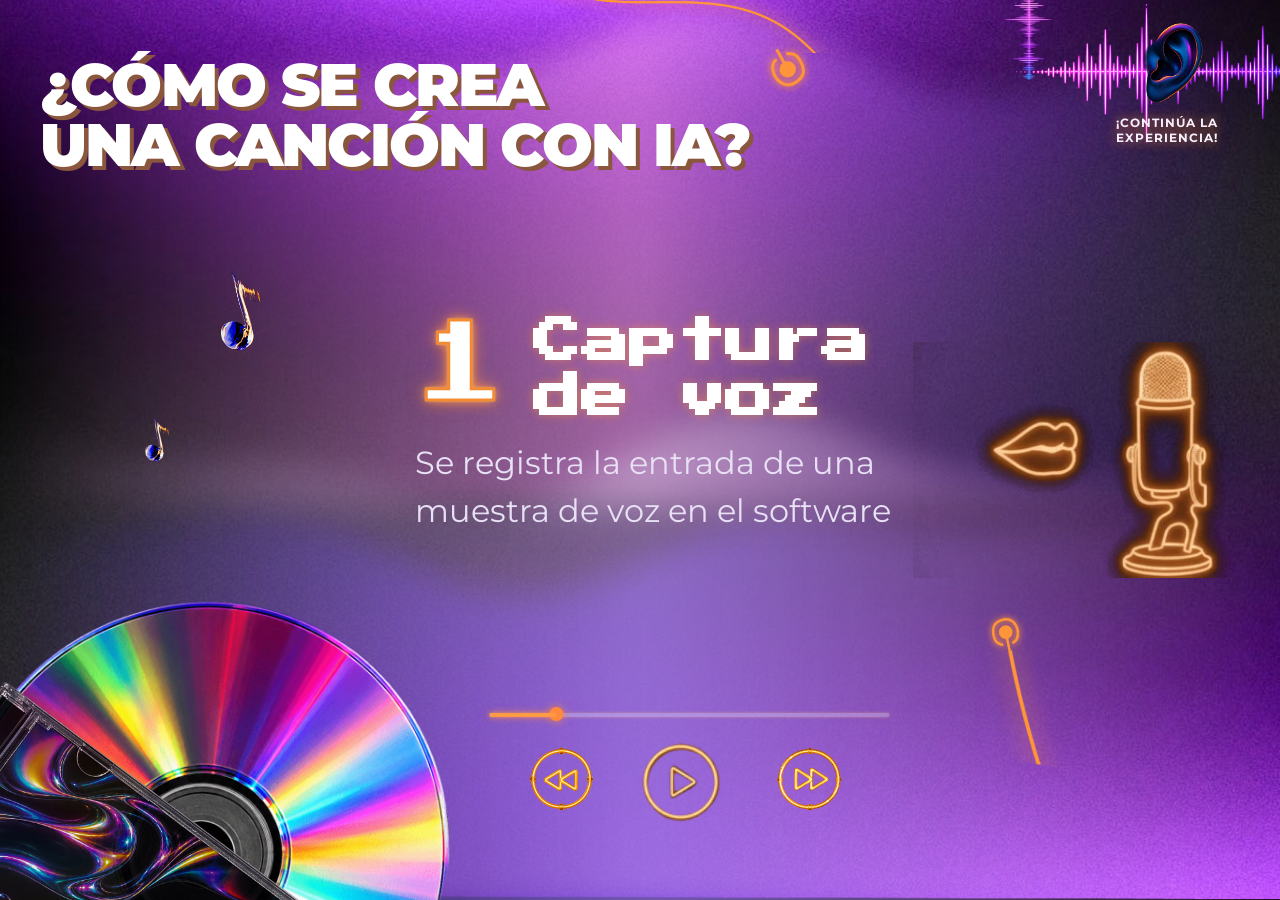
==== commit ac8ab54d: "Update nucleo1.html" ====
--- a/nucleo1.html
+++ b/nucleo1.html
@@ -50,7 +50,7 @@
     </div>
   </div>
 
-  <h1>¿Cómo se crea <br>una canción <br>con IA?</h1>
+  <h1>¿Cómo se crea<br>una canción con IA?</h1>
 
   <!-- ====== ÚNICO BLOQUE QUE CAMBIA ENTRE ESTADOS ====== -->
   <div class="content">
@@ -267,4 +267,4 @@
 </script>
 
 </body>
-</html>+</html>
--- a/estilonu.css
+++ b/estilonu.css
@@ -191,7 +191,7 @@
   }
   .nota-musical-left-one {
     top: 45vh;
-    left: -15vw;
+    left: -50vw;
     width: 60px;
     transform: scaleX(-1);
     animation-name: nota-baila-invertida;
@@ -200,7 +200,7 @@
   .nota-musical-left-two {
     position: absolute;
     top: 28vh;
-    left: 60vw;
+    left: 90vw;
     width: 100px;
     animation-delay: -0.3s;
   }
@@ -640,8 +640,8 @@
     .onda-enlace { left: 85cqw; }
     .onda-enlace-copy { left: 80cqw; }
     .nota-musical-top { left: 68cqw; }
-    .nota-musical-left-one { left: 15cqw; }
-    .nota-musical-left-two { left: 20cqw; }
+    .nota-musical-left-one { left: 10vw; }
+    .nota-musical-left-two { left: 15vw; }
     .onda-musical { left: 83cqw; }
     .onda-musical-copy { left: 80cqw; }
     .content {
@@ -649,4 +649,4 @@
       width: min(48cqw, 600px);
     }
     .controls { transform: translateX(2cqw); }
-  }+  }
